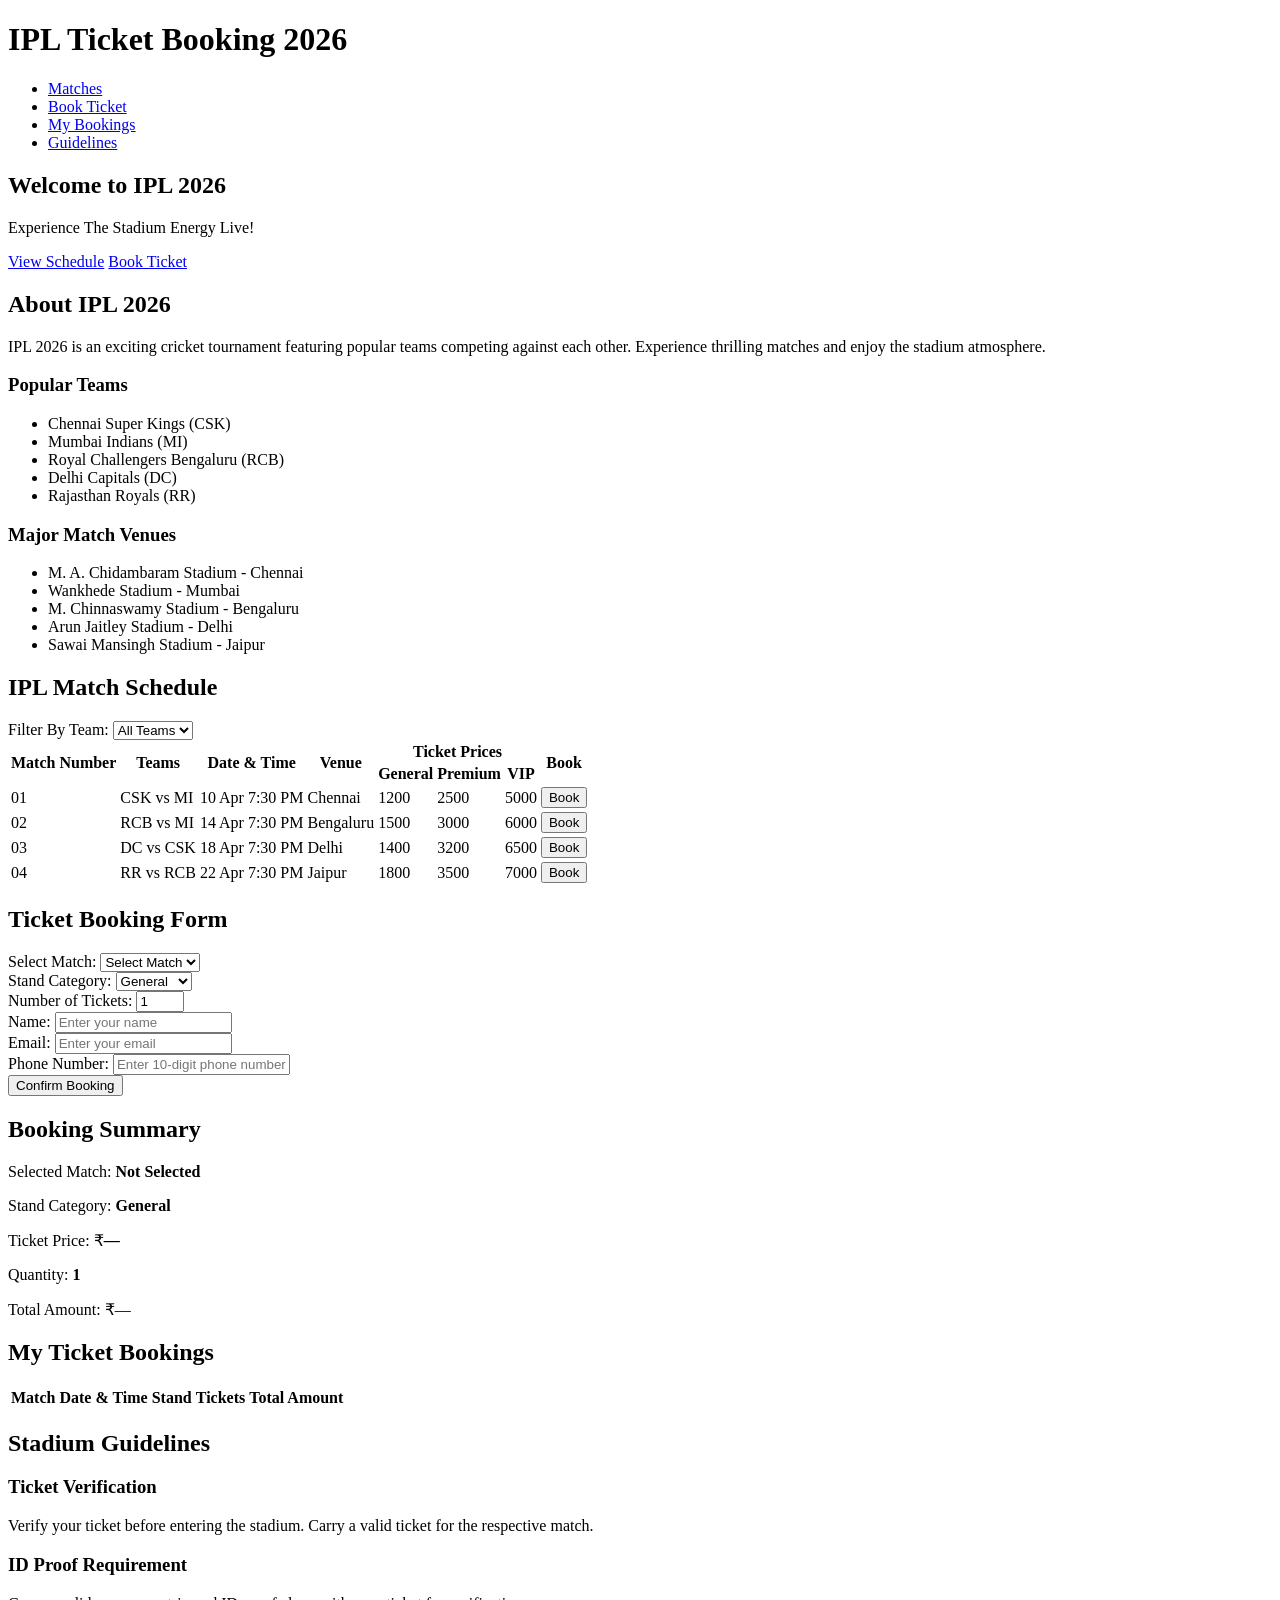
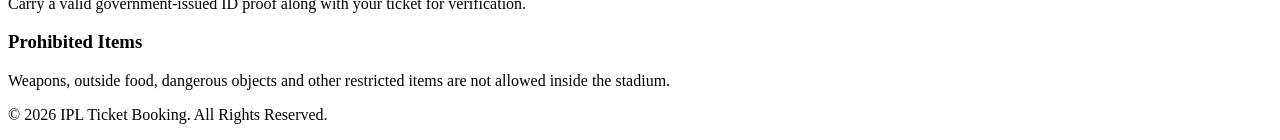
==== index.html @ fd9d2d90 "Add IPL Ticket Booking Website" ====
<!DOCTYPE html>
<html lang="en">
<head>
    <meta charset="UTF-8">
    <meta name="viewport" content="width=device-width, initial-scale=1.0">
    <title>IPL Ticket Booking 2026</title>
    <link rel="stylesheet" href="style.css">
</head>
<body>
    <header>
        <h1>IPL Ticket Booking 2026</h1>
    </header>

    <nav aria-label="Main navigation">
        <ul>
            <li><a href="#matches">Matches</a></li>
            <li><a href="#booking">Book Ticket</a></li>
            <li><a href="#mybookings">My Bookings</a></li>
            <li><a href="#guidelines">Guidelines</a></li>
        </ul>
    </nav>

    <main>
        <section class="hero">
            <h2>Welcome to IPL 2026</h2>
            <p>Experience The Stadium Energy Live!</p>
            <a href="#matches" class="btn">View Schedule</a>
            <a href="#booking" class="btn">Book Ticket</a>
        </section>

        <section class="about">
            <h2>About IPL 2026</h2>
            <p>IPL 2026 is an exciting cricket tournament featuring popular teams competing against each other. Experience thrilling matches and enjoy the stadium atmosphere.</p>

            <h3>Popular Teams</h3>
            <ul>
                <li>Chennai Super Kings (CSK)</li>
                <li>Mumbai Indians (MI)</li>
                <li>Royal Challengers Bengaluru (RCB)</li>
                <li>Delhi Capitals (DC)</li>
                <li>Rajasthan Royals (RR)</li>
            </ul>

            <h3>Major Match Venues</h3>
            <ul>
                <li>M. A. Chidambaram Stadium - Chennai</li>
                <li>Wankhede Stadium - Mumbai</li>
                <li>M. Chinnaswamy Stadium - Bengaluru</li>
                <li>Arun Jaitley Stadium - Delhi</li>
                <li>Sawai Mansingh Stadium - Jaipur</li>
            </ul>
        </section>

        <section class="schedule" id="matches">
            <h2>IPL Match Schedule</h2>

            <div class="filter">
                <label for="team">Filter By Team:</label>
                <select id="team">
                    <option value="all">All Teams</option>
                    <option value="CSK">CSK</option>
                    <option value="MI">MI</option>
                    <option value="RCB">RCB</option>
                    <option value="DC">DC</option>
                    <option value="RR">RR</option>
                </select>
            </div>

            <div class="table-wrap">
                <table>
                    <thead>
                        <tr>
                            <th rowspan="2">Match Number</th>
                            <th rowspan="2">Teams</th>
                            <th rowspan="2">Date &amp; Time</th>
                            <th rowspan="2">Venue</th>
                            <th colspan="3">Ticket Prices</th>
                            <th rowspan="2">Book</th>
                        </tr>
                        <tr>
                            <th>General</th>
                            <th>Premium</th>
                            <th>VIP</th>
                        </tr>
                    </thead>
                    <tbody id="matchTable">
                        <tr data-teams="CSK MI">
                            <td>01</td><td>CSK vs MI</td><td>10 Apr 7:30 PM</td><td>Chennai</td>
                            <td>1200</td><td>2500</td><td>5000</td>
                            <td><button class="book-btn" type="button" data-match="01">Book</button></td>
                        </tr>
                        <tr data-teams="RCB MI">
                            <td>02</td><td>RCB vs MI</td><td>14 Apr 7:30 PM</td><td>Bengaluru</td>
                            <td>1500</td><td>3000</td><td>6000</td>
                            <td><button class="book-btn" type="button" data-match="02">Book</button></td>
                        </tr>
                        <tr data-teams="DC CSK">
                            <td>03</td><td>DC vs CSK</td><td>18 Apr 7:30 PM</td><td>Delhi</td>
                            <td>1400</td><td>3200</td><td>6500</td>
                            <td><button class="book-btn" type="button" data-match="03">Book</button></td>
                        </tr>
                        <tr data-teams="RR RCB">
                            <td>04</td><td>RR vs RCB</td><td>22 Apr 7:30 PM</td><td>Jaipur</td>
                            <td>1800</td><td>3500</td><td>7000</td>
                            <td><button class="book-btn" type="button" data-match="04">Book</button></td>
                        </tr>
                    </tbody>
                </table>
            </div>
        </section>

        <div class="booking-container">
            <section class="booking-form" id="booking">
                <h2>Ticket Booking Form</h2>
                <form id="bookingForm">
                    <div class="form-group">
                        <label for="match">Select Match:</label>
                        <select id="match" required>
                            <option value="">Select Match</option>
                            <option value="01">CSK vs MI</option>
                            <option value="02">RCB vs MI</option>
                            <option value="03">DC vs CSK</option>
                            <option value="04">RR vs RCB</option>
                        </select>
                    </div>

                    <div class="form-group">
                        <label for="stand">Stand Category:</label>
                        <select id="stand" required>
                            <option value="General">General</option>
                            <option value="Premium">Premium</option>
                            <option value="VIP">VIP</option>
                        </select>
                    </div>

                    <div class="form-group">
                        <label for="tickets">Number of Tickets:</label>
                        <input type="number" id="tickets" min="1" max="10" value="1" required>
                    </div>

                    <div class="form-group">
                        <label for="name">Name:</label>
                        <input type="text" id="name" placeholder="Enter your name" required>
                    </div>

                    <div class="form-group">
                        <label for="email">Email:</label>
                        <input type="email" id="email" placeholder="Enter your email" required>
                    </div>

                    <div class="form-group">
                        <label for="phone">Phone Number:</label>
                        <input type="tel" id="phone" pattern="[0-9]{10}" maxlength="10"
                               placeholder="Enter 10-digit phone number" required>
                    </div>

                    <button type="submit" class="submit-btn">Confirm Booking</button>
                </form>
            </section>

            <aside class="summary" aria-live="polite">
                <h2>Booking Summary</h2>
                <p>Selected Match: <strong id="summaryMatch">Not Selected</strong></p>
                <p>Stand Category: <strong id="summaryStand">General</strong></p>
                <p>Ticket Price: ₹<strong id="summaryPrice">—</strong></p>
                <p>Quantity: <strong id="summaryQuantity">1</strong></p>
                <p class="total">Total Amount: ₹<span id="summaryTotal">—</span></p>
            </aside>
        </div>

        <section class="mybookings" id="mybookings">
            <h2>My Ticket Bookings</h2>
            <div class="table-wrap">
                <table>
                    <thead>
                        <tr>
                            <th>Match</th>
                            <th>Date &amp; Time</th>
                            <th>Stand</th>
                            <th>Tickets</th>
                            <th>Total Amount</th>
                        </tr>
                    </thead>
                    <tbody id="myBookingsTable">
                        <!-- Booking records are added here by JavaScript. -->
                    </tbody>
                </table>
            </div>
        </section>

        <section id="guidelines">
            <h2>Stadium Guidelines</h2>
            <div class="guidelines-container">
                <article class="card">
                    <h3>Ticket Verification</h3>
                    <p>Verify your ticket before entering the stadium. Carry a valid ticket for the respective match.</p>
                </article>
                <article class="card">
                    <h3>ID Proof Requirement</h3>
                    <p>Carry a valid government-issued ID proof along with your ticket for verification.</p>
                </article>
                <article class="card">
                    <h3>Prohibited Items</h3>
                    <p>Weapons, outside food, dangerous objects and other restricted items are not allowed inside the stadium.</p>
                </article>
            </div>
        </section>
    </main>

    <footer>
        <p>&copy; 2026 IPL Ticket Booking. All Rights Reserved.</p>
    </footer>
</body>
</html>
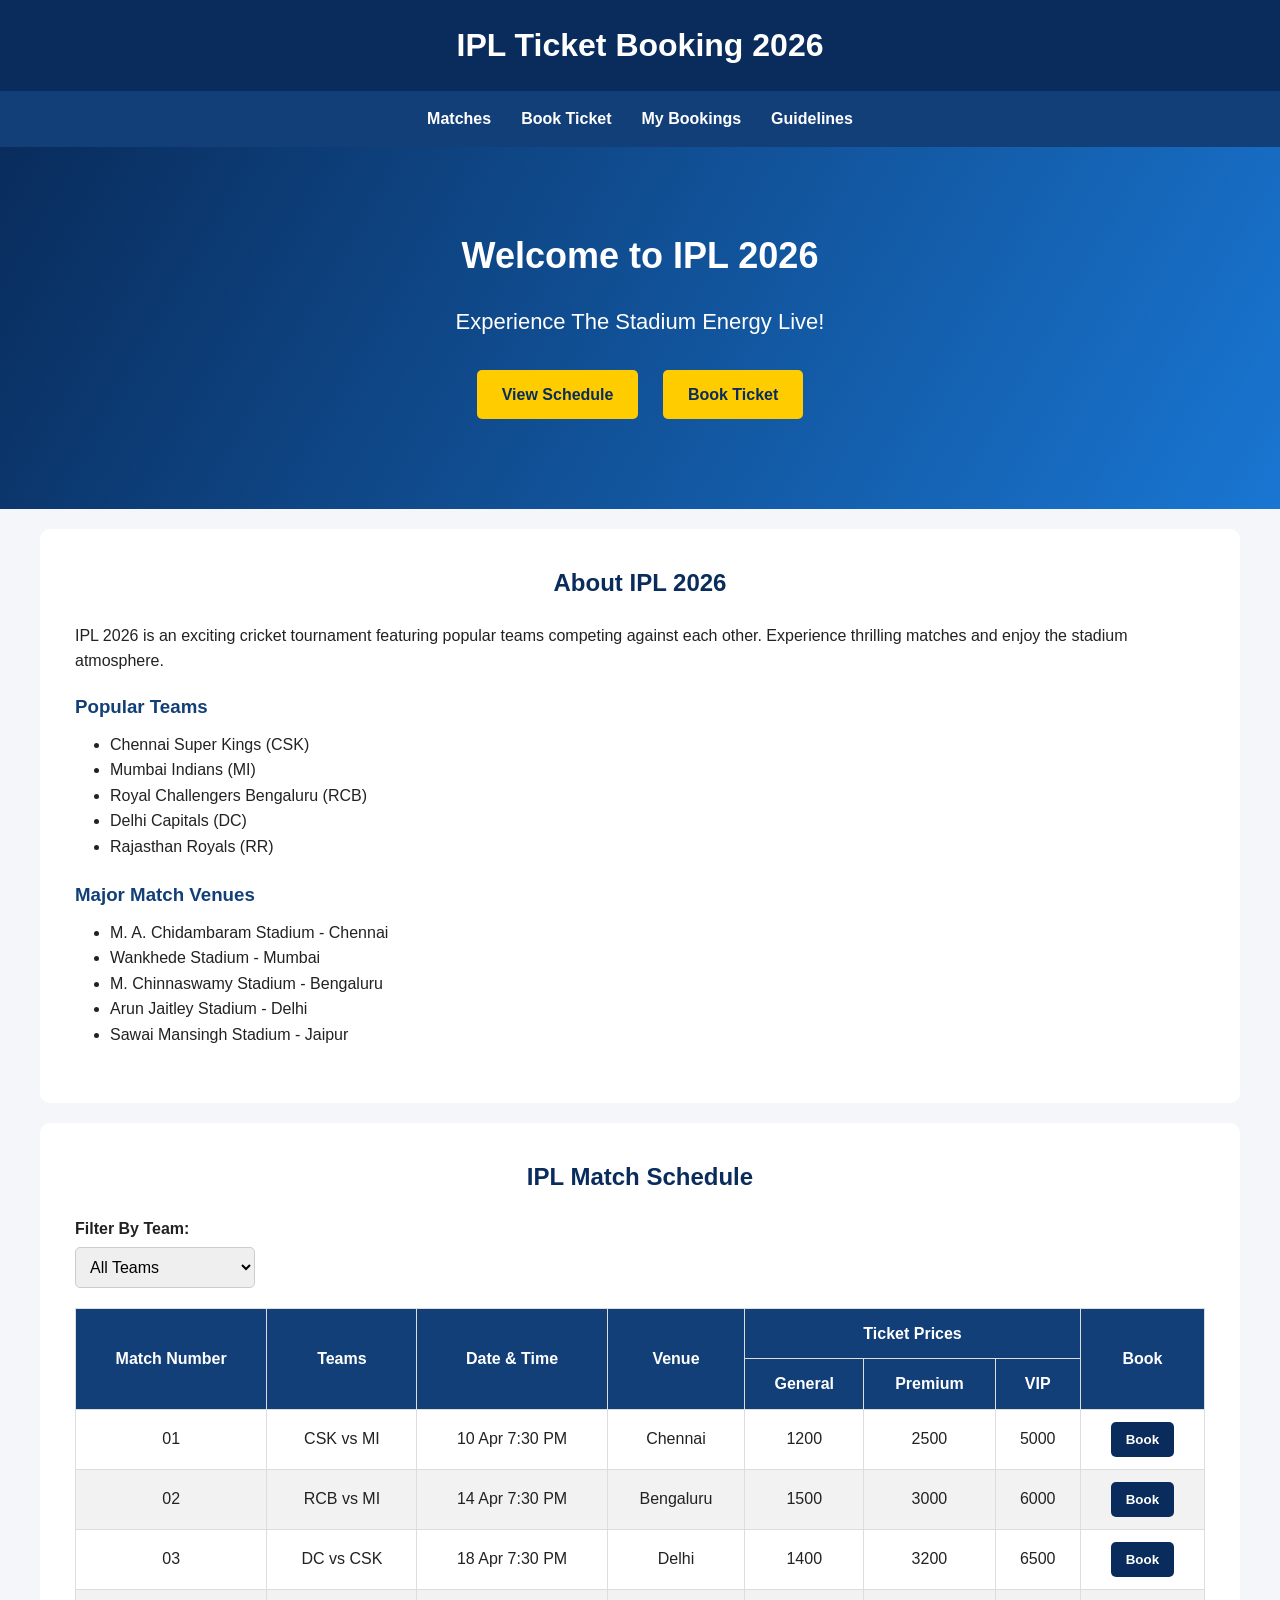
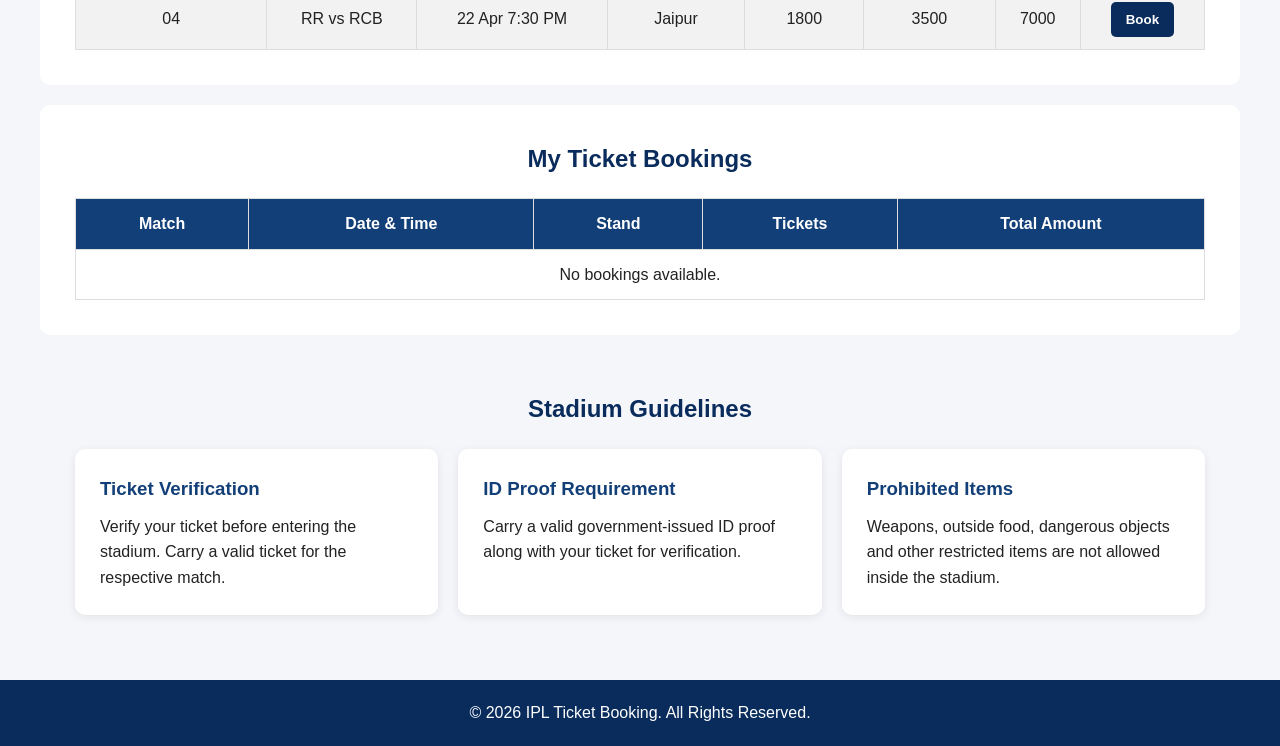
==== commit ccd8b36f: "Add IPL Ticket Booking Website" ====
--- a/index.html
+++ b/index.html
@@ -1,12 +1,15 @@
 <!DOCTYPE html>
 <html lang="en">
+
 <head>
     <meta charset="UTF-8">
     <meta name="viewport" content="width=device-width, initial-scale=1.0">
     <title>IPL Ticket Booking 2026</title>
     <link rel="stylesheet" href="style.css">
 </head>
+
 <body>
+
     <header>
         <h1>IPL Ticket Booking 2026</h1>
     </header>
@@ -14,25 +17,41 @@
     <nav aria-label="Main navigation">
         <ul>
             <li><a href="#matches">Matches</a></li>
-            <li><a href="#booking">Book Ticket</a></li>
+            <li><a href="booking.html">Book Ticket</a></li>
             <li><a href="#mybookings">My Bookings</a></li>
             <li><a href="#guidelines">Guidelines</a></li>
         </ul>
     </nav>
 
     <main>
+
+        <!-- HERO SECTION -->
         <section class="hero">
+
             <h2>Welcome to IPL 2026</h2>
+
             <p>Experience The Stadium Energy Live!</p>
+
             <a href="#matches" class="btn">View Schedule</a>
-            <a href="#booking" class="btn">Book Ticket</a>
-        </section>
-
+
+            <a href="booking.html" class="btn">Book Ticket</a>
+
+        </section>
+
+
+        <!-- ABOUT SECTION -->
         <section class="about">
+
             <h2>About IPL 2026</h2>
-            <p>IPL 2026 is an exciting cricket tournament featuring popular teams competing against each other. Experience thrilling matches and enjoy the stadium atmosphere.</p>
+
+            <p>
+                IPL 2026 is an exciting cricket tournament featuring
+                popular teams competing against each other.
+                Experience thrilling matches and enjoy the stadium atmosphere.
+            </p>
 
             <h3>Popular Teams</h3>
+
             <ul>
                 <li>Chennai Super Kings (CSK)</li>
                 <li>Mumbai Indians (MI)</li>
@@ -42,6 +61,7 @@
             </ul>
 
             <h3>Major Match Venues</h3>
+
             <ul>
                 <li>M. A. Chidambaram Stadium - Chennai</li>
                 <li>Wankhede Stadium - Mumbai</li>
@@ -49,26 +69,39 @@
                 <li>Arun Jaitley Stadium - Delhi</li>
                 <li>Sawai Mansingh Stadium - Jaipur</li>
             </ul>
-        </section>
-
+
+        </section>
+
+
+        <!-- MATCH SCHEDULE -->
         <section class="schedule" id="matches">
+
             <h2>IPL Match Schedule</h2>
 
             <div class="filter">
+
                 <label for="team">Filter By Team:</label>
+
                 <select id="team">
+
                     <option value="all">All Teams</option>
                     <option value="CSK">CSK</option>
                     <option value="MI">MI</option>
                     <option value="RCB">RCB</option>
                     <option value="DC">DC</option>
                     <option value="RR">RR</option>
+
                 </select>
+
             </div>
 
+
             <div class="table-wrap">
+
                 <table>
+
                     <thead>
+
                         <tr>
                             <th rowspan="2">Match Number</th>
                             <th rowspan="2">Teams</th>
@@ -77,102 +110,125 @@
                             <th colspan="3">Ticket Prices</th>
                             <th rowspan="2">Book</th>
                         </tr>
+
                         <tr>
                             <th>General</th>
                             <th>Premium</th>
                             <th>VIP</th>
                         </tr>
+
                     </thead>
+
+
                     <tbody id="matchTable">
+
                         <tr data-teams="CSK MI">
-                            <td>01</td><td>CSK vs MI</td><td>10 Apr 7:30 PM</td><td>Chennai</td>
-                            <td>1200</td><td>2500</td><td>5000</td>
-                            <td><button class="book-btn" type="button" data-match="01">Book</button></td>
-                        </tr>
+
+                            <td>01</td>
+                            <td>CSK vs MI</td>
+                            <td>10 Apr 7:30 PM</td>
+                            <td>Chennai</td>
+
+                            <td>1200</td>
+                            <td>2500</td>
+                            <td>5000</td>
+
+                            <td>
+                                <button class="book-btn"
+                                    type="button"
+                                    data-match="01">
+                                    Book
+                                </button>
+                            </td>
+
+                        </tr>
+
+
                         <tr data-teams="RCB MI">
-                            <td>02</td><td>RCB vs MI</td><td>14 Apr 7:30 PM</td><td>Bengaluru</td>
-                            <td>1500</td><td>3000</td><td>6000</td>
-                            <td><button class="book-btn" type="button" data-match="02">Book</button></td>
-                        </tr>
+
+                            <td>02</td>
+                            <td>RCB vs MI</td>
+                            <td>14 Apr 7:30 PM</td>
+                            <td>Bengaluru</td>
+
+                            <td>1500</td>
+                            <td>3000</td>
+                            <td>6000</td>
+
+                            <td>
+                                <button class="book-btn"
+                                    type="button"
+                                    data-match="02">
+                                    Book
+                                </button>
+                            </td>
+
+                        </tr>
+
+
                         <tr data-teams="DC CSK">
-                            <td>03</td><td>DC vs CSK</td><td>18 Apr 7:30 PM</td><td>Delhi</td>
-                            <td>1400</td><td>3200</td><td>6500</td>
-                            <td><button class="book-btn" type="button" data-match="03">Book</button></td>
-                        </tr>
+
+                            <td>03</td>
+                            <td>DC vs CSK</td>
+                            <td>18 Apr 7:30 PM</td>
+                            <td>Delhi</td>
+
+                            <td>1400</td>
+                            <td>3200</td>
+                            <td>6500</td>
+
+                            <td>
+                                <button class="book-btn"
+                                    type="button"
+                                    data-match="03">
+                                    Book
+                                </button>
+                            </td>
+
+                        </tr>
+
+
                         <tr data-teams="RR RCB">
-                            <td>04</td><td>RR vs RCB</td><td>22 Apr 7:30 PM</td><td>Jaipur</td>
-                            <td>1800</td><td>3500</td><td>7000</td>
-                            <td><button class="book-btn" type="button" data-match="04">Book</button></td>
-                        </tr>
+
+                            <td>04</td>
+                            <td>RR vs RCB</td>
+                            <td>22 Apr 7:30 PM</td>
+                            <td>Jaipur</td>
+
+                            <td>1800</td>
+                            <td>3500</td>
+                            <td>7000</td>
+
+                            <td>
+                                <button class="book-btn"
+                                    type="button"
+                                    data-match="04">
+                                    Book
+                                </button>
+                            </td>
+
+                        </tr>
+
                     </tbody>
+
                 </table>
+
             </div>
-        </section>
-
-        <div class="booking-container">
-            <section class="booking-form" id="booking">
-                <h2>Ticket Booking Form</h2>
-                <form id="bookingForm">
-                    <div class="form-group">
-                        <label for="match">Select Match:</label>
-                        <select id="match" required>
-                            <option value="">Select Match</option>
-                            <option value="01">CSK vs MI</option>
-                            <option value="02">RCB vs MI</option>
-                            <option value="03">DC vs CSK</option>
-                            <option value="04">RR vs RCB</option>
-                        </select>
-                    </div>
-
-                    <div class="form-group">
-                        <label for="stand">Stand Category:</label>
-                        <select id="stand" required>
-                            <option value="General">General</option>
-                            <option value="Premium">Premium</option>
-                            <option value="VIP">VIP</option>
-                        </select>
-                    </div>
-
-                    <div class="form-group">
-                        <label for="tickets">Number of Tickets:</label>
-                        <input type="number" id="tickets" min="1" max="10" value="1" required>
-                    </div>
-
-                    <div class="form-group">
-                        <label for="name">Name:</label>
-                        <input type="text" id="name" placeholder="Enter your name" required>
-                    </div>
-
-                    <div class="form-group">
-                        <label for="email">Email:</label>
-                        <input type="email" id="email" placeholder="Enter your email" required>
-                    </div>
-
-                    <div class="form-group">
-                        <label for="phone">Phone Number:</label>
-                        <input type="tel" id="phone" pattern="[0-9]{10}" maxlength="10"
-                               placeholder="Enter 10-digit phone number" required>
-                    </div>
-
-                    <button type="submit" class="submit-btn">Confirm Booking</button>
-                </form>
-            </section>
-
-            <aside class="summary" aria-live="polite">
-                <h2>Booking Summary</h2>
-                <p>Selected Match: <strong id="summaryMatch">Not Selected</strong></p>
-                <p>Stand Category: <strong id="summaryStand">General</strong></p>
-                <p>Ticket Price: ₹<strong id="summaryPrice">—</strong></p>
-                <p>Quantity: <strong id="summaryQuantity">1</strong></p>
-                <p class="total">Total Amount: ₹<span id="summaryTotal">—</span></p>
-            </aside>
-        </div>
-
+
+        </section>
+
+
+        <!-- MY BOOKINGS -->
         <section class="mybookings" id="mybookings">
+
             <h2>My Ticket Bookings</h2>
+
             <div class="table-wrap">
+
                 <table>
+
                     <thead>
+
                         <tr>
                             <th>Match</th>
                             <th>Date &amp; Time</th>
@@ -180,35 +236,84 @@
                             <th>Tickets</th>
                             <th>Total Amount</th>
                         </tr>
+
                     </thead>
+
                     <tbody id="myBookingsTable">
-                        <!-- Booking records are added here by JavaScript. -->
+
+                        <!-- Booking records are added by JavaScript. -->
+
                     </tbody>
+
                 </table>
+
             </div>
-        </section>
-
+
+        </section>
+
+
+        <!-- STADIUM GUIDELINES -->
         <section id="guidelines">
+
             <h2>Stadium Guidelines</h2>
+
             <div class="guidelines-container">
+
                 <article class="card">
+
                     <h3>Ticket Verification</h3>
-                    <p>Verify your ticket before entering the stadium. Carry a valid ticket for the respective match.</p>
+
+                    <p>
+                        Verify your ticket before entering the stadium.
+                        Carry a valid ticket for the respective match.
+                    </p>
+
                 </article>
+
+
                 <article class="card">
+
                     <h3>ID Proof Requirement</h3>
-                    <p>Carry a valid government-issued ID proof along with your ticket for verification.</p>
+
+                    <p>
+                        Carry a valid government-issued ID proof
+                        along with your ticket for verification.
+                    </p>
+
                 </article>
+
+
                 <article class="card">
+
                     <h3>Prohibited Items</h3>
-                    <p>Weapons, outside food, dangerous objects and other restricted items are not allowed inside the stadium.</p>
+
+                    <p>
+                        Weapons, outside food, dangerous objects
+                        and other restricted items are not allowed
+                        inside the stadium.
+                    </p>
+
                 </article>
+
             </div>
-        </section>
+
+        </section>
+
     </main>
 
+
+    <!-- FOOTER -->
     <footer>
-        <p>&copy; 2026 IPL Ticket Booking. All Rights Reserved.</p>
+
+        <p>
+            &copy; 2026 IPL Ticket Booking. All Rights Reserved.
+        </p>
+
     </footer>
+
+
+    <!-- JAVASCRIPT -->
+    <script src="script.js"></script>
+
 </body>
-</html>
+</html>
--- a/style.css
+++ b/style.css
@@ -0,0 +1,289 @@
+* {
+    margin: 0;
+    padding: 0;
+    box-sizing: border-box;
+}
+
+html {
+    scroll-behavior: smooth;
+}
+
+body {
+    font-family: Arial, sans-serif;
+    background: #f4f6f9;
+    color: #222;
+    line-height: 1.6;
+}
+
+header {
+    background: #092c5c;
+    color: white;
+    text-align: center;
+    padding: 20px;
+}
+
+nav {
+    background: #123f78;
+    padding: 15px;
+}
+
+nav ul {
+    display: flex;
+    justify-content: center;
+    flex-wrap: wrap;
+    gap: 30px;
+    list-style: none;
+}
+
+nav a {
+    color: white;
+    text-decoration: none;
+    font-weight: bold;
+}
+
+nav a:hover {
+    color: #ffcc00;
+}
+
+section {
+    max-width: 1200px;
+    margin: 20px auto;
+    padding: 35px;
+}
+
+h2 {
+    color: #092c5c;
+    margin-bottom: 20px;
+    text-align: center;
+}
+
+.hero {
+    max-width: none;
+    margin: 0;
+    padding: 80px 20px;
+    text-align: center;
+    color: white;
+    background: linear-gradient(120deg, #092c5c, #1976d2);
+}
+
+.hero h2 {
+    color: white;
+    font-size: 36px;
+}
+
+.hero p {
+    margin: 20px;
+    font-size: 22px;
+}
+
+.btn {
+    display: inline-block;
+    margin: 10px;
+    padding: 12px 25px;
+    border: none;
+    border-radius: 5px;
+    background: #ffcc00;
+    color: #092c5c;
+    text-decoration: none;
+    font-weight: bold;
+}
+
+.btn:hover {
+    background: white;
+}
+
+.about,
+.schedule,
+.mybookings {
+    background: white;
+    border-radius: 10px;
+}
+
+.about ul {
+    margin: 10px 0 20px;
+    padding-left: 35px;
+}
+
+.about h3 {
+    margin-top: 18px;
+    color: #123f78;
+}
+
+.filter {
+    margin-bottom: 20px;
+}
+
+label {
+    display: block;
+    margin-bottom: 5px;
+    font-weight: bold;
+}
+
+select,
+input {
+    width: 100%;
+    padding: 10px;
+    border: 1px solid #ccc;
+    border-radius: 5px;
+    font: inherit;
+}
+
+.filter select {
+    width: auto;
+    min-width: 180px;
+}
+
+.table-wrap {
+    width: 100%;
+    overflow-x: auto;
+}
+
+table {
+    width: 100%;
+    min-width: 750px;
+    border-collapse: collapse;
+}
+
+th,
+td {
+    padding: 12px;
+    border: 1px solid #ddd;
+    text-align: center;
+}
+
+th {
+    background: #123f78;
+    color: white;
+}
+
+tbody tr:nth-child(even) {
+    background: #f2f2f2;
+}
+
+.book-btn,
+.submit-btn {
+    padding: 10px 15px;
+    border: none;
+    border-radius: 5px;
+    background: #092c5c;
+    color: white;
+    cursor: pointer;
+    font-weight: bold;
+}
+
+.book-btn:hover,
+.submit-btn:hover {
+    background: #1976d2;
+}
+
+.booking-container {
+    display: flex;
+    align-items: flex-start;
+    gap: 25px;
+    max-width: 1200px;
+    margin: 20px auto;
+    padding: 20px;
+}
+
+.booking-form,
+.summary {
+    flex: 1;
+    min-width: 0;
+    padding: 30px;
+    border-radius: 10px;
+    background: white;
+    box-shadow: 0 2px 10px rgba(0, 0, 0, 0.08);
+}
+
+.form-group {
+    margin-bottom: 15px;
+}
+
+.submit-btn {
+    width: 100%;
+    padding: 12px;
+    font-size: 16px;
+}
+
+.summary {
+    border-top: 5px solid #ffcc00;
+}
+
+.summary p {
+    padding: 10px 0;
+    border-bottom: 1px solid #ddd;
+}
+
+.total {
+    color: #092c5c;
+    font-size: 20px;
+    font-weight: bold;
+}
+
+.guidelines-container {
+    display: flex;
+    flex-wrap: wrap;
+    gap: 20px;
+}
+
+.card {
+    flex: 1;
+    min-width: 220px;
+    padding: 25px;
+    border-radius: 10px;
+    background: white;
+    box-shadow: 0 2px 10px rgba(0, 0, 0, 0.08);
+}
+
+.card h3 {
+    margin-bottom: 10px;
+    color: #123f78;
+}
+
+footer {
+    margin-top: 30px;
+    padding: 20px;
+    background: #092c5c;
+    color: white;
+    text-align: center;
+}
+
+@media (max-width: 768px) {
+    nav ul {
+        flex-direction: column;
+        align-items: center;
+        gap: 12px;
+    }
+
+    .hero h2 {
+        font-size: 27px;
+    }
+
+    .hero p {
+        font-size: 18px;
+    }
+
+    section {
+        margin: 15px;
+        padding: 20px;
+    }
+
+    .booking-container {
+        flex-direction: column;
+        margin: 15px;
+        padding: 0;
+    }
+
+    .booking-form,
+    .summary {
+        width: 100%;
+    }
+
+    .guidelines-container {
+        flex-direction: column;
+    }
+
+    .filter select {
+        width: 100%;
+    }
+}
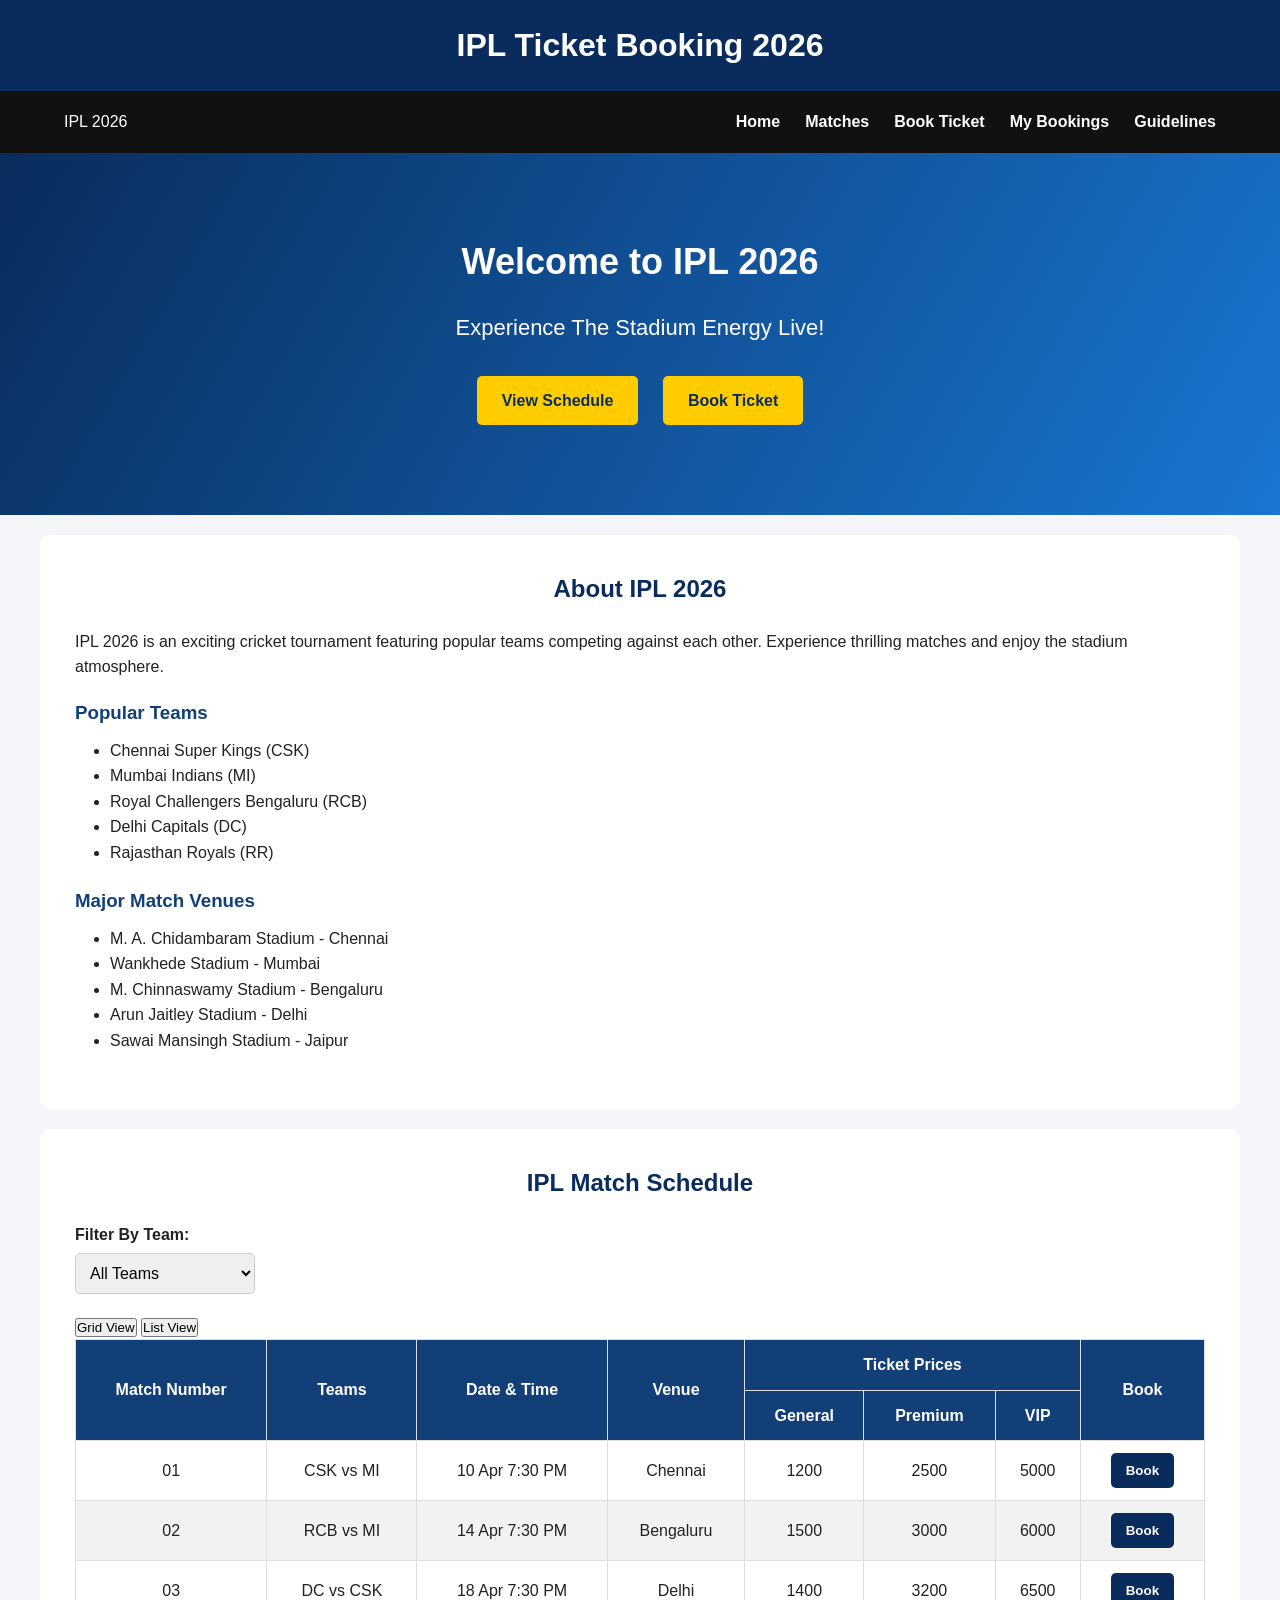
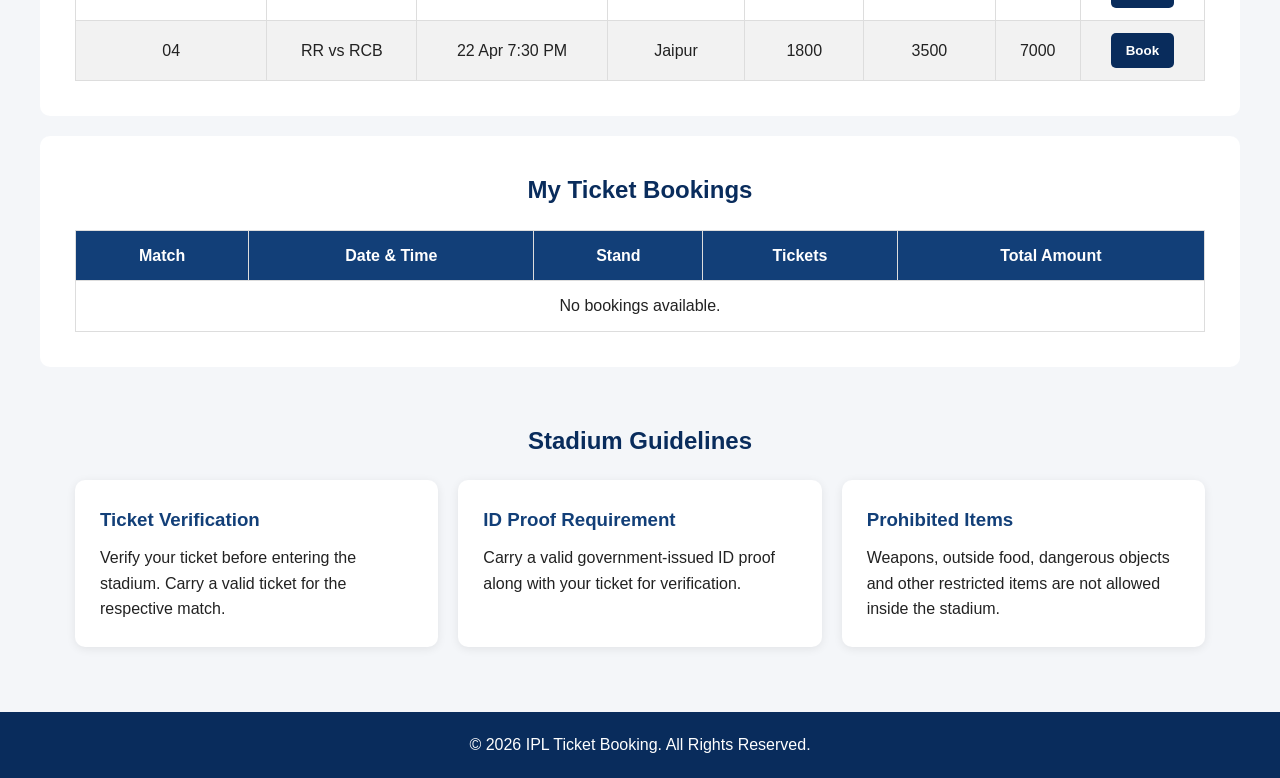
==== commit e1066a0e: "Add IPL Ticket Booking Website" ====
--- a/index.html
+++ b/index.html
@@ -1,3 +1,4 @@
+
 <!DOCTYPE html>
 <html lang="en">
 
@@ -10,18 +11,43 @@
 
 <body>
 
-    <header>
+    <!-- HEADER -->
+    <header class="main-header" id="home">
         <h1>IPL Ticket Booking 2026</h1>
     </header>
 
-    <nav aria-label="Main navigation">
-        <ul>
+
+    <!-- RESPONSIVE NAVIGATION -->
+    <nav class="navbar" aria-label="Main navigation">
+
+        <div class="nav-logo">
+            IPL 2026
+        </div>
+
+        <button
+            class="hamburger"
+            id="hamburger"
+            type="button"
+            aria-label="Toggle navigation"
+            aria-expanded="false"
+            aria-controls="navLinks">
+
+            ☰
+
+        </button>
+
+        <ul id="navLinks" class="nav-links">
+
+            <li><a href="#home">Home</a></li>
             <li><a href="#matches">Matches</a></li>
             <li><a href="booking.html">Book Ticket</a></li>
             <li><a href="#mybookings">My Bookings</a></li>
             <li><a href="#guidelines">Guidelines</a></li>
+
         </ul>
+
     </nav>
+
 
     <main>
 
@@ -78,6 +104,7 @@
 
             <h2>IPL Match Schedule</h2>
 
+            <!-- TEAM FILTER -->
             <div class="filter">
 
                 <label for="team">Filter By Team:</label>
@@ -96,9 +123,24 @@
             </div>
 
 
-            <div class="table-wrap">
-
-                <table>
+            <!-- GRID AND LIST VIEW CONTROLS -->
+            <div class="view-controls">
+
+                <button type="button" id="gridView">
+                    Grid View
+                </button>
+
+                <button type="button" id="listView">
+                    List View
+                </button>
+
+            </div>
+
+
+            <!-- MATCH TABLE -->
+            <div class="table-wrap" id="matchContainer">
+
+                <table id="matchSchedule">
 
                     <thead>
 
@@ -253,7 +295,7 @@
 
 
         <!-- STADIUM GUIDELINES -->
-        <section id="guidelines">
+        <section id="guidelines" class="guidelines-section">
 
             <h2>Stadium Guidelines</h2>
 
@@ -313,7 +355,8 @@
 
 
     <!-- JAVASCRIPT -->
-    <script src="script.js"></script>
+    <script src="script.js" defer></script>
 
 </body>
-</html>+
+</html>
--- a/style.css
+++ b/style.css
@@ -287,3 +287,160 @@
         width: 100%;
     }
 }
+/* Navigation using Flexbox */
+
+.navbar {
+    display: flex;
+    justify-content: space-between;
+    align-items: center;
+    padding: 18px 5%;
+    background: #111;
+    color: white;
+}
+
+.logo {
+    font-size: 25px;
+    font-weight: bold;
+}
+
+.nav-links {
+    display: flex;
+    gap: 25px;
+}
+
+.nav-links a {
+    color: white;
+    text-decoration: none;
+}
+
+.hamburger {
+    display: none;
+    font-size: 25px;
+    background: none;
+    color: white;
+    border: none;
+    cursor: pointer;
+}
+
+/* Match cards using CSS Grid */
+
+.match-grid {
+    display: grid;
+    grid-template-columns: repeat(2, 1fr);
+    gap: 20px;
+    margin: 25px 0;
+}
+
+.match-card {
+    padding: 25px;
+    background: #f2f2f2;
+    border-radius: 12px;
+    border: 1px solid #ddd;
+}
+
+.match-card h3 {
+    color: #e63946;
+}
+
+/* Grid and List Views */
+
+.match-grid.list-view {
+    grid-template-columns: 1fr;
+}
+
+.match-grid.list-view .match-card {
+    display: flex;
+    justify-content: space-between;
+    align-items: center;
+    gap: 15px;
+}
+
+/* Guidelines using CSS Grid */
+
+.guidelines-grid {
+    display: grid;
+    grid-template-columns: repeat(3, 1fr);
+    gap: 20px;
+}
+
+.guideline-card {
+    padding: 25px;
+    background: #f2f2f2;
+    border-radius: 12px;
+}
+
+/* Controls */
+
+.match-controls {
+    display: flex;
+    gap: 10px;
+    flex-wrap: wrap;
+}
+
+.match-controls button,
+.match-controls select {
+    padding: 10px 15px;
+    cursor: pointer;
+}
+
+/* Tablet layout */
+
+@media (max-width: 768px) {
+
+    .match-grid {
+        grid-template-columns: 1fr;
+    }
+
+    .guidelines-grid {
+        grid-template-columns: 1fr;
+    }
+
+    .hamburger {
+        display: block;
+    }
+
+    .nav-links {
+        display: none;
+        flex-direction: column;
+        position: absolute;
+        top: 65px;
+        left: 0;
+        width: 100%;
+        padding: 20px;
+        background: #111;
+        z-index: 100;
+    }
+
+    .nav-links.active {
+        display: flex;
+    }
+
+}
+
+/* Mobile layout */
+
+@media (max-width: 480px) {
+
+    .navbar {
+        padding: 15px;
+    }
+
+    .match-card {
+        padding: 18px;
+    }
+
+    .match-controls {
+        flex-direction: column;
+    }
+
+    .match-controls button,
+    .match-controls select {
+        width: 100%;
+    }
+
+    .match-grid.list-view .match-card {
+        flex-direction: column;
+        align-items: flex-start;
+    }
+
+}
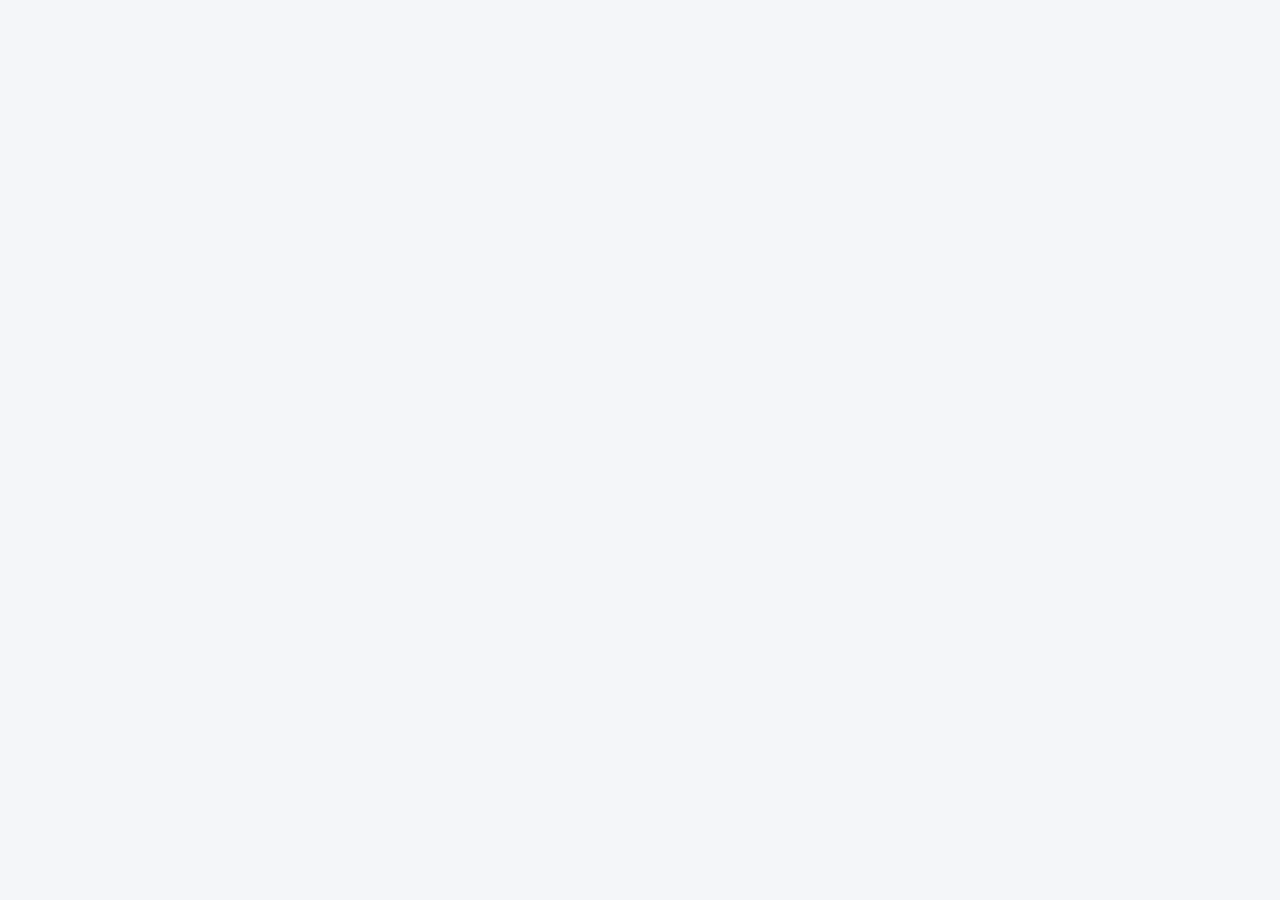
==== commit 3131b141: "Add IPL Ticket Booking Website" ====
--- a/index.html
+++ b/index.html
@@ -1,362 +1,13 @@
-
 <!DOCTYPE html>
 <html lang="en">
-
-<head>
-    <meta charset="UTF-8">
-    <meta name="viewport" content="width=device-width, initial-scale=1.0">
+  <head>
+    <meta charset="UTF-8" />
+    <meta name="viewport" content="width=device-width, initial-scale=1.0" />
     <title>IPL Ticket Booking 2026</title>
-    <link rel="stylesheet" href="style.css">
-</head>
-
-<body>
-
-    <!-- HEADER -->
-    <header class="main-header" id="home">
-        <h1>IPL Ticket Booking 2026</h1>
-    </header>
-
-
-    <!-- RESPONSIVE NAVIGATION -->
-    <nav class="navbar" aria-label="Main navigation">
-
-        <div class="nav-logo">
-            IPL 2026
-        </div>
-
-        <button
-            class="hamburger"
-            id="hamburger"
-            type="button"
-            aria-label="Toggle navigation"
-            aria-expanded="false"
-            aria-controls="navLinks">
-
-            ☰
-
-        </button>
-
-        <ul id="navLinks" class="nav-links">
-
-            <li><a href="#home">Home</a></li>
-            <li><a href="#matches">Matches</a></li>
-            <li><a href="booking.html">Book Ticket</a></li>
-            <li><a href="#mybookings">My Bookings</a></li>
-            <li><a href="#guidelines">Guidelines</a></li>
-
-        </ul>
-
-    </nav>
-
-
-    <main>
-
-        <!-- HERO SECTION -->
-        <section class="hero">
-
-            <h2>Welcome to IPL 2026</h2>
-
-            <p>Experience The Stadium Energy Live!</p>
-
-            <a href="#matches" class="btn">View Schedule</a>
-
-            <a href="booking.html" class="btn">Book Ticket</a>
-
-        </section>
-
-
-        <!-- ABOUT SECTION -->
-        <section class="about">
-
-            <h2>About IPL 2026</h2>
-
-            <p>
-                IPL 2026 is an exciting cricket tournament featuring
-                popular teams competing against each other.
-                Experience thrilling matches and enjoy the stadium atmosphere.
-            </p>
-
-            <h3>Popular Teams</h3>
-
-            <ul>
-                <li>Chennai Super Kings (CSK)</li>
-                <li>Mumbai Indians (MI)</li>
-                <li>Royal Challengers Bengaluru (RCB)</li>
-                <li>Delhi Capitals (DC)</li>
-                <li>Rajasthan Royals (RR)</li>
-            </ul>
-
-            <h3>Major Match Venues</h3>
-
-            <ul>
-                <li>M. A. Chidambaram Stadium - Chennai</li>
-                <li>Wankhede Stadium - Mumbai</li>
-                <li>M. Chinnaswamy Stadium - Bengaluru</li>
-                <li>Arun Jaitley Stadium - Delhi</li>
-                <li>Sawai Mansingh Stadium - Jaipur</li>
-            </ul>
-
-        </section>
-
-
-        <!-- MATCH SCHEDULE -->
-        <section class="schedule" id="matches">
-
-            <h2>IPL Match Schedule</h2>
-
-            <!-- TEAM FILTER -->
-            <div class="filter">
-
-                <label for="team">Filter By Team:</label>
-
-                <select id="team">
-
-                    <option value="all">All Teams</option>
-                    <option value="CSK">CSK</option>
-                    <option value="MI">MI</option>
-                    <option value="RCB">RCB</option>
-                    <option value="DC">DC</option>
-                    <option value="RR">RR</option>
-
-                </select>
-
-            </div>
-
-
-            <!-- GRID AND LIST VIEW CONTROLS -->
-            <div class="view-controls">
-
-                <button type="button" id="gridView">
-                    Grid View
-                </button>
-
-                <button type="button" id="listView">
-                    List View
-                </button>
-
-            </div>
-
-
-            <!-- MATCH TABLE -->
-            <div class="table-wrap" id="matchContainer">
-
-                <table id="matchSchedule">
-
-                    <thead>
-
-                        <tr>
-                            <th rowspan="2">Match Number</th>
-                            <th rowspan="2">Teams</th>
-                            <th rowspan="2">Date &amp; Time</th>
-                            <th rowspan="2">Venue</th>
-                            <th colspan="3">Ticket Prices</th>
-                            <th rowspan="2">Book</th>
-                        </tr>
-
-                        <tr>
-                            <th>General</th>
-                            <th>Premium</th>
-                            <th>VIP</th>
-                        </tr>
-
-                    </thead>
-
-
-                    <tbody id="matchTable">
-
-                        <tr data-teams="CSK MI">
-
-                            <td>01</td>
-                            <td>CSK vs MI</td>
-                            <td>10 Apr 7:30 PM</td>
-                            <td>Chennai</td>
-
-                            <td>1200</td>
-                            <td>2500</td>
-                            <td>5000</td>
-
-                            <td>
-                                <button class="book-btn"
-                                    type="button"
-                                    data-match="01">
-                                    Book
-                                </button>
-                            </td>
-
-                        </tr>
-
-
-                        <tr data-teams="RCB MI">
-
-                            <td>02</td>
-                            <td>RCB vs MI</td>
-                            <td>14 Apr 7:30 PM</td>
-                            <td>Bengaluru</td>
-
-                            <td>1500</td>
-                            <td>3000</td>
-                            <td>6000</td>
-
-                            <td>
-                                <button class="book-btn"
-                                    type="button"
-                                    data-match="02">
-                                    Book
-                                </button>
-                            </td>
-
-                        </tr>
-
-
-                        <tr data-teams="DC CSK">
-
-                            <td>03</td>
-                            <td>DC vs CSK</td>
-                            <td>18 Apr 7:30 PM</td>
-                            <td>Delhi</td>
-
-                            <td>1400</td>
-                            <td>3200</td>
-                            <td>6500</td>
-
-                            <td>
-                                <button class="book-btn"
-                                    type="button"
-                                    data-match="03">
-                                    Book
-                                </button>
-                            </td>
-
-                        </tr>
-
-
-                        <tr data-teams="RR RCB">
-
-                            <td>04</td>
-                            <td>RR vs RCB</td>
-                            <td>22 Apr 7:30 PM</td>
-                            <td>Jaipur</td>
-
-                            <td>1800</td>
-                            <td>3500</td>
-                            <td>7000</td>
-
-                            <td>
-                                <button class="book-btn"
-                                    type="button"
-                                    data-match="04">
-                                    Book
-                                </button>
-                            </td>
-
-                        </tr>
-
-                    </tbody>
-
-                </table>
-
-            </div>
-
-        </section>
-
-
-        <!-- MY BOOKINGS -->
-        <section class="mybookings" id="mybookings">
-
-            <h2>My Ticket Bookings</h2>
-
-            <div class="table-wrap">
-
-                <table>
-
-                    <thead>
-
-                        <tr>
-                            <th>Match</th>
-                            <th>Date &amp; Time</th>
-                            <th>Stand</th>
-                            <th>Tickets</th>
-                            <th>Total Amount</th>
-                        </tr>
-
-                    </thead>
-
-                    <tbody id="myBookingsTable">
-
-                        <!-- Booking records are added by JavaScript. -->
-
-                    </tbody>
-
-                </table>
-
-            </div>
-
-        </section>
-
-
-        <!-- STADIUM GUIDELINES -->
-        <section id="guidelines" class="guidelines-section">
-
-            <h2>Stadium Guidelines</h2>
-
-            <div class="guidelines-container">
-
-                <article class="card">
-
-                    <h3>Ticket Verification</h3>
-
-                    <p>
-                        Verify your ticket before entering the stadium.
-                        Carry a valid ticket for the respective match.
-                    </p>
-
-                </article>
-
-
-                <article class="card">
-
-                    <h3>ID Proof Requirement</h3>
-
-                    <p>
-                        Carry a valid government-issued ID proof
-                        along with your ticket for verification.
-                    </p>
-
-                </article>
-
-
-                <article class="card">
-
-                    <h3>Prohibited Items</h3>
-
-                    <p>
-                        Weapons, outside food, dangerous objects
-                        and other restricted items are not allowed
-                        inside the stadium.
-                    </p>
-
-                </article>
-
-            </div>
-
-        </section>
-
-    </main>
-
-
-    <!-- FOOTER -->
-    <footer>
-
-        <p>
-            &copy; 2026 IPL Ticket Booking. All Rights Reserved.
-        </p>
-
-    </footer>
-
-
-    <!-- JAVASCRIPT -->
-    <script src="script.js" defer></script>
-
-</body>
-
+    <link rel="stylesheet" href="/style.css" />
+  </head>
+  <body>
+    <div id="root"></div>
+    <script type="module" src="/src/main.jsx"></script>
+  </body>
 </html>
